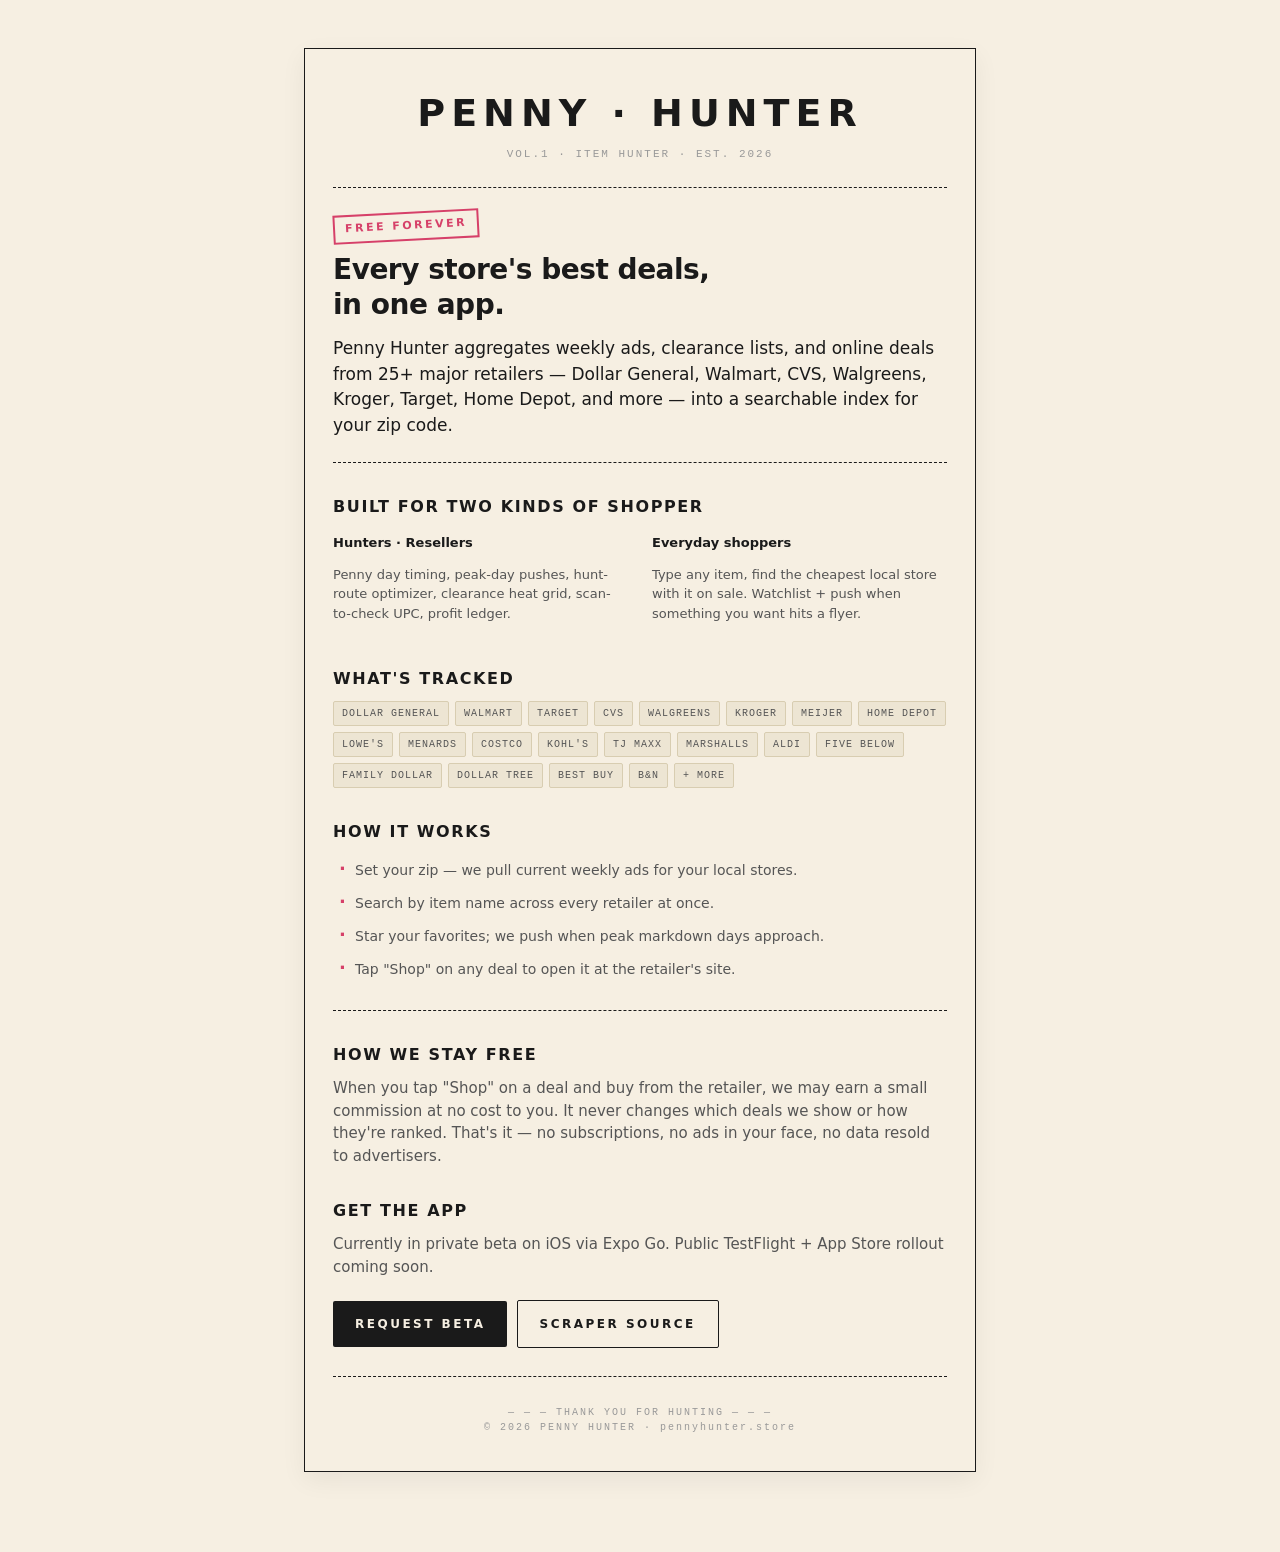
==== landing/index.html @ 34015211 "feat(landing): pennyhunter.store one-page site Static HTML in receipt-paper aesthetic. Headline fram" ====
<!doctype html>
<html lang="en">
<head>
  <meta charset="utf-8" />
  <meta name="viewport" content="width=device-width, initial-scale=1, viewport-fit=cover" />
  <title>Penny Hunter — Find every store's best deals</title>
  <meta name="description" content="Penny Hunter is a free deal-aggregator app for hunters and shoppers. Track 25+ retailers, find what's on sale near you, and never miss the Dollar General penny day." />
  <link rel="icon" href="data:image/svg+xml,<svg xmlns='http://www.w3.org/2000/svg' viewBox='0 0 100 100'><text y='.85em' font-size='80'>1¢</text></svg>" />
  <style>
    :root {
      --paper: #f6efe2;
      --paper-deep: #ede5d3;
      --paper-edge: #d8cdb1;
      --ink: #1a1a1a;
      --ink-mid: #555;
      --ink-faint: #999;
      --hot: #d64069;
      --stamp: #4a8b3a;
    }
    * { box-sizing: border-box; margin: 0; padding: 0; }
    html { -webkit-font-smoothing: antialiased; }
    body {
      font-family: ui-sans-serif, system-ui, -apple-system, "Segoe UI", Roboto;
      background: var(--paper);
      color: var(--ink);
      line-height: 1.5;
    }
    .mono { font-family: ui-monospace, "SF Mono", Menlo, Consolas, monospace; }
    .container {
      max-width: 720px;
      margin: 0 auto;
      padding: 48px 24px 80px;
    }

    .receipt {
      background: var(--paper);
      border: 1.5px solid var(--ink);
      padding: 36px 28px;
      box-shadow: 0 8px 24px rgba(0, 0, 0, 0.06);
    }
    .brand {
      font-size: 38px;
      font-weight: 900;
      letter-spacing: 6px;
      text-align: center;
      margin-bottom: 4px;
    }
    .meta {
      font-family: ui-monospace, "SF Mono", Menlo, Consolas, monospace;
      font-size: 11px;
      color: var(--ink-faint);
      text-align: center;
      letter-spacing: 2px;
    }
    .rule {
      border: 0;
      border-top: 1px dashed var(--ink);
      margin: 24px 0;
    }
    .stamp {
      display: inline-block;
      border: 2px solid var(--hot);
      color: var(--hot);
      padding: 4px 10px;
      font-size: 11px;
      font-weight: 900;
      letter-spacing: 2.5px;
      transform: rotate(-3deg);
      margin-bottom: 12px;
    }
    h1 {
      font-size: 28px;
      line-height: 1.25;
      letter-spacing: -0.5px;
      font-weight: 800;
      margin-bottom: 14px;
    }
    h2 {
      font-size: 16px;
      letter-spacing: 1.6px;
      text-transform: uppercase;
      font-weight: 800;
      margin: 32px 0 10px;
    }
    p { font-size: 15px; color: var(--ink-mid); margin-bottom: 12px; }
    .lead { font-size: 17px; color: var(--ink); }

    ul {
      list-style: none;
      padding-left: 0;
      margin: 8px 0 16px;
    }
    li {
      padding: 6px 0 6px 22px;
      position: relative;
      font-size: 14px;
      color: var(--ink-mid);
    }
    li::before {
      content: "·";
      position: absolute;
      left: 6px;
      color: var(--hot);
      font-weight: 900;
      font-size: 18px;
      line-height: 1;
    }

    .cta {
      display: inline-block;
      background: var(--ink);
      color: var(--paper);
      padding: 14px 22px;
      letter-spacing: 2.5px;
      font-weight: 900;
      font-size: 12px;
      text-decoration: none;
      border-radius: 2px;
      margin: 4px 4px 4px 0;
    }
    .cta--hot { background: var(--hot); }
    .cta--ghost {
      background: transparent;
      color: var(--ink);
      border: 1.5px solid var(--ink);
    }

    .grid {
      display: grid;
      grid-template-columns: 1fr 1fr;
      gap: 16px 24px;
      margin: 14px 0;
    }
    .grid p { font-size: 13px; }

    .footer {
      font-family: ui-monospace, "SF Mono", Menlo, Consolas, monospace;
      font-size: 10px;
      color: var(--ink-faint);
      text-align: center;
      letter-spacing: 2px;
      margin-top: 28px;
    }

    .stores {
      display: flex;
      flex-wrap: wrap;
      gap: 6px;
      margin: 8px 0 8px;
    }
    .store-pill {
      font-family: ui-monospace, monospace;
      font-size: 10px;
      letter-spacing: 1px;
      padding: 4px 8px;
      border: 1px solid var(--paper-edge);
      background: var(--paper-deep);
      border-radius: 2px;
      color: var(--ink-mid);
    }

    @media (max-width: 480px) {
      .container { padding: 24px 16px 60px; }
      .receipt { padding: 24px 18px; }
      .brand { font-size: 30px; letter-spacing: 4px; }
      h1 { font-size: 22px; }
      .grid { grid-template-columns: 1fr; }
    }
  </style>
</head>
<body>
  <main class="container">
    <article class="receipt">
      <div class="brand">PENNY · HUNTER</div>
      <div class="meta">VOL.1  ·  ITEM HUNTER  ·  EST. 2026</div>
      <hr class="rule" />

      <span class="stamp">FREE FOREVER</span>
      <h1>Every store's best deals,<br />in one app.</h1>
      <p class="lead">
        Penny Hunter aggregates weekly ads, clearance lists, and online deals
        from 25+ major retailers — Dollar General, Walmart, CVS, Walgreens,
        Kroger, Target, Home Depot, and more — into a searchable index for
        your zip code.
      </p>

      <hr class="rule" />

      <h2>Built for two kinds of shopper</h2>
      <div class="grid">
        <div>
          <p style="color: var(--ink); font-weight: 700;">Hunters · Resellers</p>
          <p>
            Penny day timing, peak-day pushes, hunt-route optimizer,
            clearance heat grid, scan-to-check UPC, profit ledger.
          </p>
        </div>
        <div>
          <p style="color: var(--ink); font-weight: 700;">Everyday shoppers</p>
          <p>
            Type any item, find the cheapest local store with it on sale.
            Watchlist + push when something you want hits a flyer.
          </p>
        </div>
      </div>

      <h2>What's tracked</h2>
      <div class="stores">
        <span class="store-pill">DOLLAR GENERAL</span>
        <span class="store-pill">WALMART</span>
        <span class="store-pill">TARGET</span>
        <span class="store-pill">CVS</span>
        <span class="store-pill">WALGREENS</span>
        <span class="store-pill">KROGER</span>
        <span class="store-pill">MEIJER</span>
        <span class="store-pill">HOME DEPOT</span>
        <span class="store-pill">LOWE'S</span>
        <span class="store-pill">MENARDS</span>
        <span class="store-pill">COSTCO</span>
        <span class="store-pill">KOHL'S</span>
        <span class="store-pill">TJ MAXX</span>
        <span class="store-pill">MARSHALLS</span>
        <span class="store-pill">ALDI</span>
        <span class="store-pill">FIVE BELOW</span>
        <span class="store-pill">FAMILY DOLLAR</span>
        <span class="store-pill">DOLLAR TREE</span>
        <span class="store-pill">BEST BUY</span>
        <span class="store-pill">B&amp;N</span>
        <span class="store-pill">+ MORE</span>
      </div>

      <h2>How it works</h2>
      <ul>
        <li>Set your zip — we pull current weekly ads for your local stores.</li>
        <li>Search by item name across every retailer at once.</li>
        <li>Star your favorites; we push when peak markdown days approach.</li>
        <li>Tap "Shop" on any deal to open it at the retailer's site.</li>
      </ul>

      <hr class="rule" />

      <h2>How we stay free</h2>
      <p>
        When you tap "Shop" on a deal and buy from the retailer, we may earn a
        small commission at no cost to you. It never changes which deals we
        show or how they're ranked. That's it — no subscriptions, no ads in
        your face, no data resold to advertisers.
      </p>

      <h2>Get the app</h2>
      <p style="margin-bottom: 18px;">
        Currently in private beta on iOS via Expo Go. Public TestFlight + App
        Store rollout coming soon.
      </p>
      <a class="cta" href="mailto:hello@pennyhunter.store?subject=Penny%20Hunter%20beta">REQUEST BETA</a>
      <a class="cta cta--ghost" href="https://github.com/Rocketshon/penny-finder-backend">SCRAPER SOURCE</a>

      <hr class="rule" />
      <div class="footer">
        — — — THANK YOU FOR HUNTING — — —<br />
        © 2026 PENNY HUNTER  ·  pennyhunter.store
      </div>
    </article>
  </main>
</body>
</html>
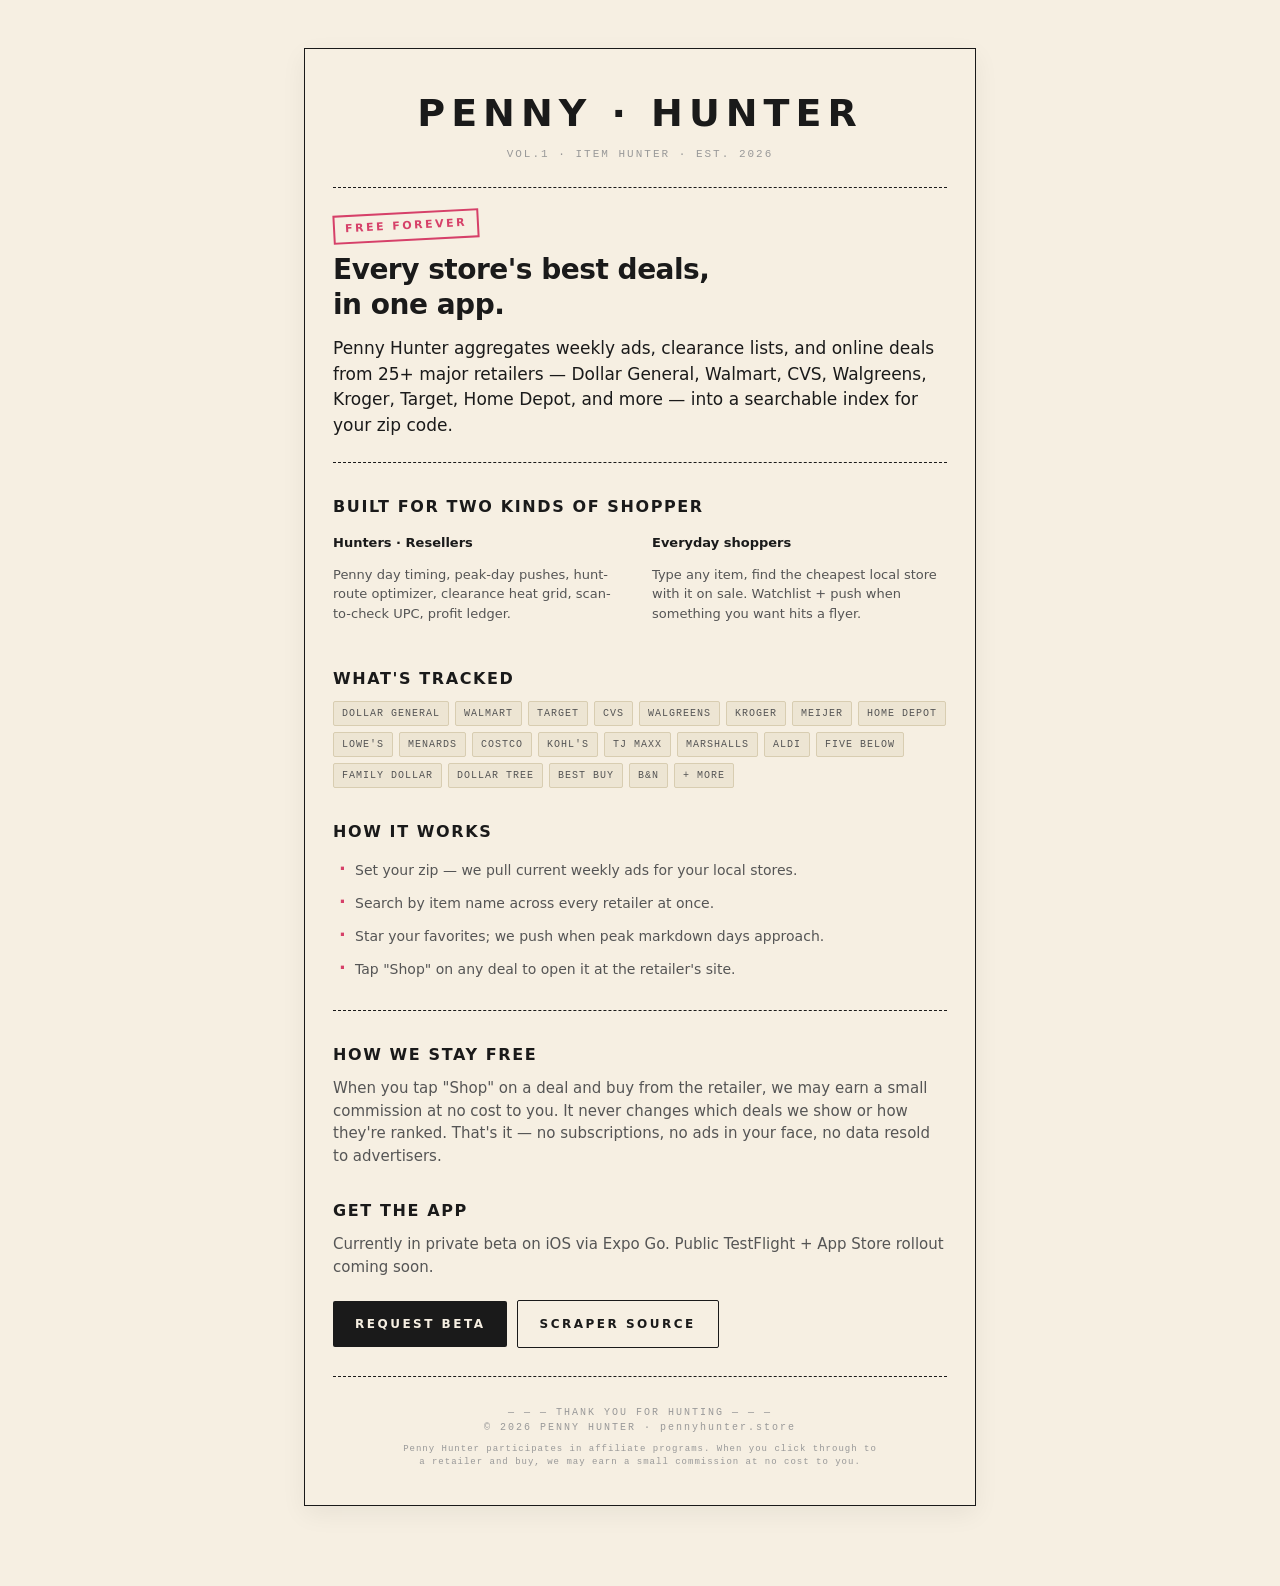
==== commit 87c28583: "feat(affiliate): wire Skimlinks ID 302076X1790065 across landing + app" ====
--- a/landing/index.html
+++ b/landing/index.html
@@ -258,9 +258,16 @@
       <hr class="rule" />
       <div class="footer">
         — — — THANK YOU FOR HUNTING — — —<br />
-        © 2026 PENNY HUNTER  ·  pennyhunter.store
+        © 2026 PENNY HUNTER  ·  pennyhunter.store<br />
+        <span style="font-size:9px;line-height:1.4;display:inline-block;max-width:480px;margin-top:8px;letter-spacing:1px;">
+          Penny Hunter participates in affiliate programs. When you click through
+          to a retailer and buy, we may earn a small commission at no cost to you.
+        </span>
       </div>
     </article>
   </main>
+
+  <!-- Skimlinks affiliate auto-link script -->
+  <script type="text/javascript" src="https://s.skimresources.com/js/302076X1790065.skimlinks.js"></script>
 </body>
 </html>
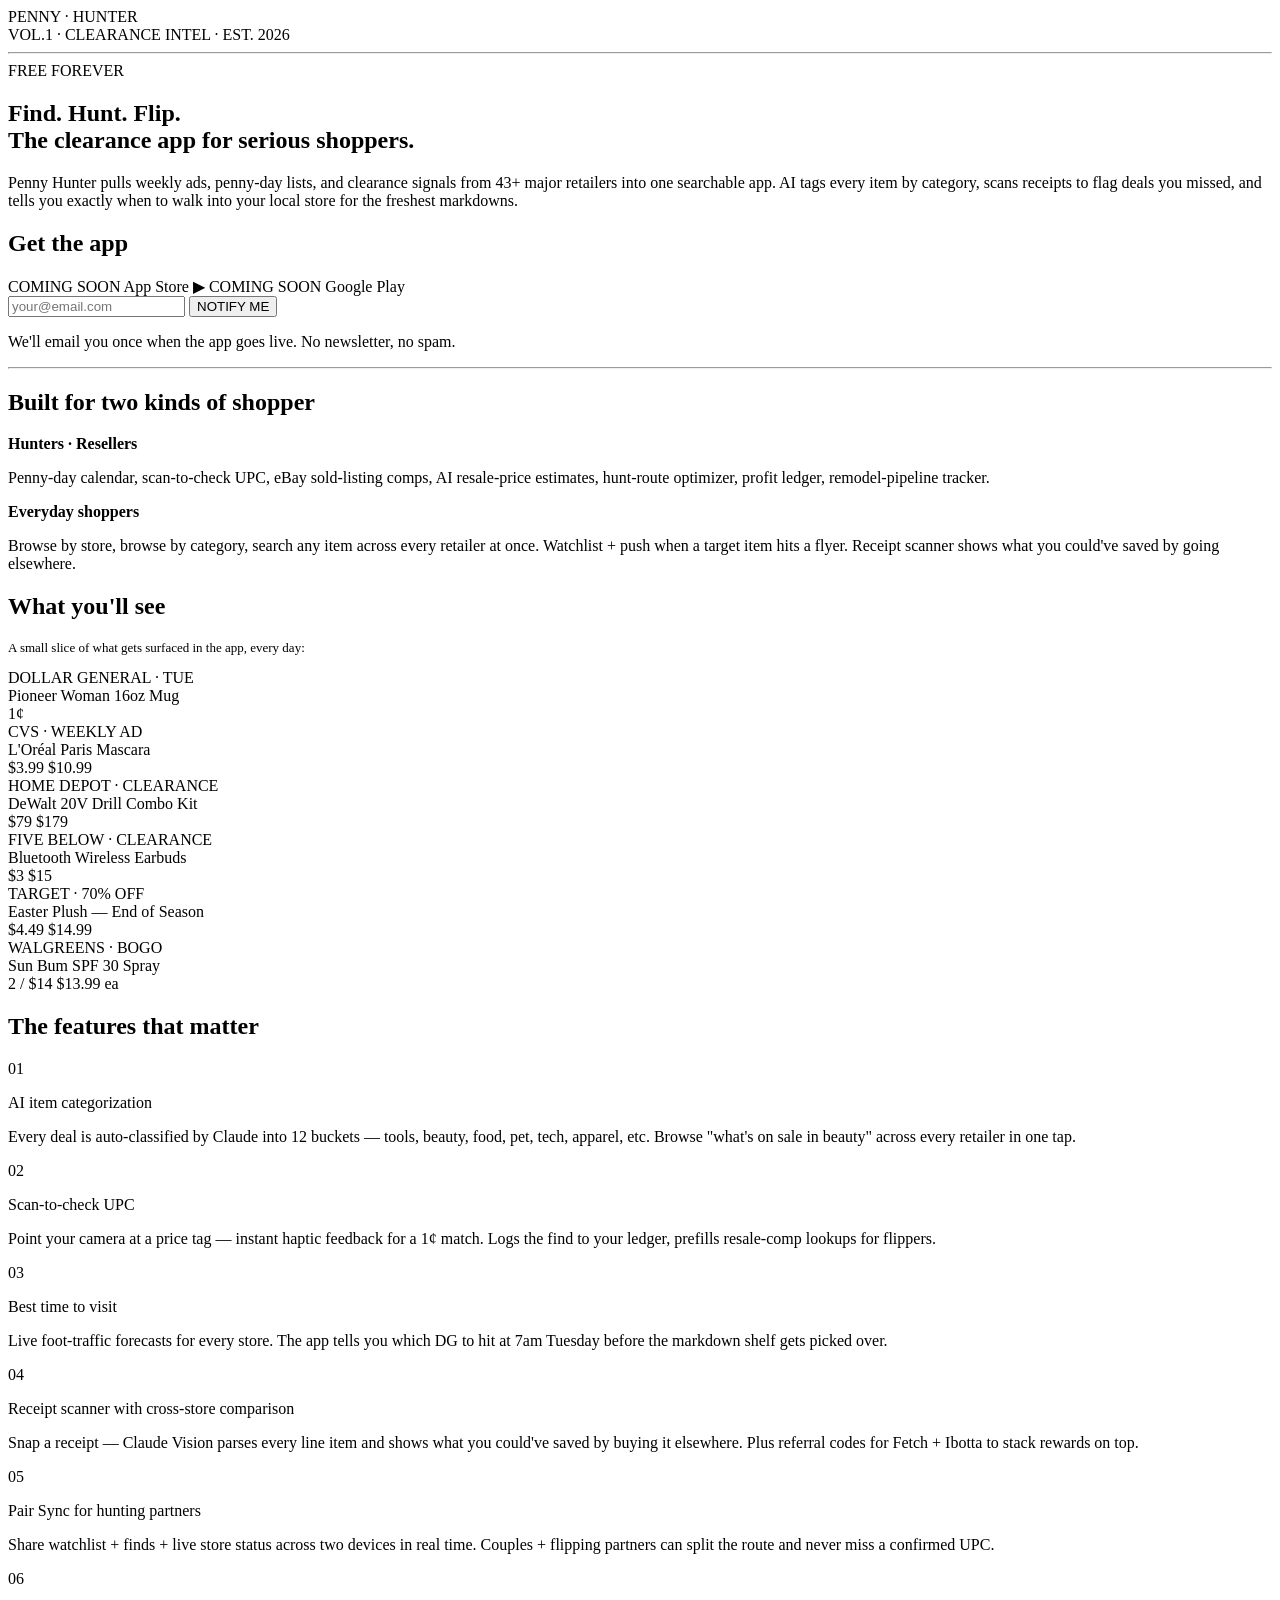
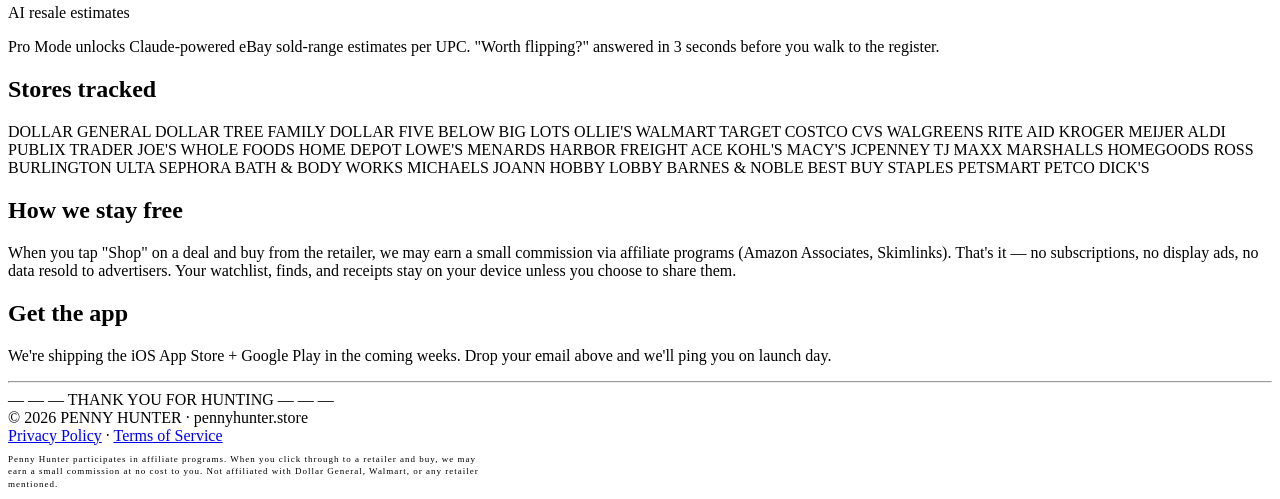
==== commit e1d14a88: "launch prep: refreshed landing + privacy + terms + App Store metadata landing: - index.html: refresh" ====
--- a/landing/index.html
+++ b/landing/index.html
@@ -3,271 +3,240 @@
 <head>
   <meta charset="utf-8" />
   <meta name="viewport" content="width=device-width, initial-scale=1, viewport-fit=cover" />
-  <title>Penny Hunter — Find every store's best deals</title>
-  <meta name="description" content="Penny Hunter is a free deal-aggregator app for hunters and shoppers. Track 25+ retailers, find what's on sale near you, and never miss the Dollar General penny day." />
+  <title>Penny Hunter — Clearance intel for hunters & flippers</title>
+  <meta name="description" content="Penny Hunter is the deal-aggregator app built for clearance hunters, resellers, and shoppers. Track 43+ retailers, scan UPCs against penny lists, AI-categorize the best deals across every store." />
+  <meta property="og:title" content="Penny Hunter" />
+  <meta property="og:description" content="Find. Hunt. Flip. The clearance app built for hunters and shoppers." />
+  <meta property="og:type" content="website" />
+  <meta property="og:url" content="https://pennyhunter.store" />
   <link rel="icon" href="data:image/svg+xml,<svg xmlns='http://www.w3.org/2000/svg' viewBox='0 0 100 100'><text y='.85em' font-size='80'>1¢</text></svg>" />
-  <style>
-    :root {
-      --paper: #f6efe2;
-      --paper-deep: #ede5d3;
-      --paper-edge: #d8cdb1;
-      --ink: #1a1a1a;
-      --ink-mid: #555;
-      --ink-faint: #999;
-      --hot: #d64069;
-      --stamp: #4a8b3a;
-    }
-    * { box-sizing: border-box; margin: 0; padding: 0; }
-    html { -webkit-font-smoothing: antialiased; }
-    body {
-      font-family: ui-sans-serif, system-ui, -apple-system, "Segoe UI", Roboto;
-      background: var(--paper);
-      color: var(--ink);
-      line-height: 1.5;
-    }
-    .mono { font-family: ui-monospace, "SF Mono", Menlo, Consolas, monospace; }
-    .container {
-      max-width: 720px;
-      margin: 0 auto;
-      padding: 48px 24px 80px;
-    }
-
-    .receipt {
-      background: var(--paper);
-      border: 1.5px solid var(--ink);
-      padding: 36px 28px;
-      box-shadow: 0 8px 24px rgba(0, 0, 0, 0.06);
-    }
-    .brand {
-      font-size: 38px;
-      font-weight: 900;
-      letter-spacing: 6px;
-      text-align: center;
-      margin-bottom: 4px;
-    }
-    .meta {
-      font-family: ui-monospace, "SF Mono", Menlo, Consolas, monospace;
-      font-size: 11px;
-      color: var(--ink-faint);
-      text-align: center;
-      letter-spacing: 2px;
-    }
-    .rule {
-      border: 0;
-      border-top: 1px dashed var(--ink);
-      margin: 24px 0;
-    }
-    .stamp {
-      display: inline-block;
-      border: 2px solid var(--hot);
-      color: var(--hot);
-      padding: 4px 10px;
-      font-size: 11px;
-      font-weight: 900;
-      letter-spacing: 2.5px;
-      transform: rotate(-3deg);
-      margin-bottom: 12px;
-    }
-    h1 {
-      font-size: 28px;
-      line-height: 1.25;
-      letter-spacing: -0.5px;
-      font-weight: 800;
-      margin-bottom: 14px;
-    }
-    h2 {
-      font-size: 16px;
-      letter-spacing: 1.6px;
-      text-transform: uppercase;
-      font-weight: 800;
-      margin: 32px 0 10px;
-    }
-    p { font-size: 15px; color: var(--ink-mid); margin-bottom: 12px; }
-    .lead { font-size: 17px; color: var(--ink); }
-
-    ul {
-      list-style: none;
-      padding-left: 0;
-      margin: 8px 0 16px;
-    }
-    li {
-      padding: 6px 0 6px 22px;
-      position: relative;
-      font-size: 14px;
-      color: var(--ink-mid);
-    }
-    li::before {
-      content: "·";
-      position: absolute;
-      left: 6px;
-      color: var(--hot);
-      font-weight: 900;
-      font-size: 18px;
-      line-height: 1;
-    }
-
-    .cta {
-      display: inline-block;
-      background: var(--ink);
-      color: var(--paper);
-      padding: 14px 22px;
-      letter-spacing: 2.5px;
-      font-weight: 900;
-      font-size: 12px;
-      text-decoration: none;
-      border-radius: 2px;
-      margin: 4px 4px 4px 0;
-    }
-    .cta--hot { background: var(--hot); }
-    .cta--ghost {
-      background: transparent;
-      color: var(--ink);
-      border: 1.5px solid var(--ink);
-    }
-
-    .grid {
-      display: grid;
-      grid-template-columns: 1fr 1fr;
-      gap: 16px 24px;
-      margin: 14px 0;
-    }
-    .grid p { font-size: 13px; }
-
-    .footer {
-      font-family: ui-monospace, "SF Mono", Menlo, Consolas, monospace;
-      font-size: 10px;
-      color: var(--ink-faint);
-      text-align: center;
-      letter-spacing: 2px;
-      margin-top: 28px;
-    }
-
-    .stores {
-      display: flex;
-      flex-wrap: wrap;
-      gap: 6px;
-      margin: 8px 0 8px;
-    }
-    .store-pill {
-      font-family: ui-monospace, monospace;
-      font-size: 10px;
-      letter-spacing: 1px;
-      padding: 4px 8px;
-      border: 1px solid var(--paper-edge);
-      background: var(--paper-deep);
-      border-radius: 2px;
-      color: var(--ink-mid);
-    }
-
-    @media (max-width: 480px) {
-      .container { padding: 24px 16px 60px; }
-      .receipt { padding: 24px 18px; }
-      .brand { font-size: 30px; letter-spacing: 4px; }
-      h1 { font-size: 22px; }
-      .grid { grid-template-columns: 1fr; }
-    }
-  </style>
+  <link rel="stylesheet" href="/site.css" />
 </head>
 <body>
-  <main class="container">
-    <article class="receipt">
-      <div class="brand">PENNY · HUNTER</div>
-      <div class="meta">VOL.1  ·  ITEM HUNTER  ·  EST. 2026</div>
-      <hr class="rule" />
-
-      <span class="stamp">FREE FOREVER</span>
-      <h1>Every store's best deals,<br />in one app.</h1>
-      <p class="lead">
-        Penny Hunter aggregates weekly ads, clearance lists, and online deals
-        from 25+ major retailers — Dollar General, Walmart, CVS, Walgreens,
-        Kroger, Target, Home Depot, and more — into a searchable index for
-        your zip code.
-      </p>
-
-      <hr class="rule" />
-
-      <h2>Built for two kinds of shopper</h2>
-      <div class="grid">
-        <div>
-          <p style="color: var(--ink); font-weight: 700;">Hunters · Resellers</p>
-          <p>
-            Penny day timing, peak-day pushes, hunt-route optimizer,
-            clearance heat grid, scan-to-check UPC, profit ledger.
-          </p>
-        </div>
-        <div>
-          <p style="color: var(--ink); font-weight: 700;">Everyday shoppers</p>
-          <p>
-            Type any item, find the cheapest local store with it on sale.
-            Watchlist + push when something you want hits a flyer.
-          </p>
-        </div>
-      </div>
-
-      <h2>What's tracked</h2>
-      <div class="stores">
-        <span class="store-pill">DOLLAR GENERAL</span>
-        <span class="store-pill">WALMART</span>
-        <span class="store-pill">TARGET</span>
-        <span class="store-pill">CVS</span>
-        <span class="store-pill">WALGREENS</span>
-        <span class="store-pill">KROGER</span>
-        <span class="store-pill">MEIJER</span>
-        <span class="store-pill">HOME DEPOT</span>
-        <span class="store-pill">LOWE'S</span>
-        <span class="store-pill">MENARDS</span>
-        <span class="store-pill">COSTCO</span>
-        <span class="store-pill">KOHL'S</span>
-        <span class="store-pill">TJ MAXX</span>
-        <span class="store-pill">MARSHALLS</span>
-        <span class="store-pill">ALDI</span>
-        <span class="store-pill">FIVE BELOW</span>
-        <span class="store-pill">FAMILY DOLLAR</span>
-        <span class="store-pill">DOLLAR TREE</span>
-        <span class="store-pill">BEST BUY</span>
-        <span class="store-pill">B&amp;N</span>
-        <span class="store-pill">+ MORE</span>
-      </div>
-
-      <h2>How it works</h2>
-      <ul>
-        <li>Set your zip — we pull current weekly ads for your local stores.</li>
-        <li>Search by item name across every retailer at once.</li>
-        <li>Star your favorites; we push when peak markdown days approach.</li>
-        <li>Tap "Shop" on any deal to open it at the retailer's site.</li>
-      </ul>
-
-      <hr class="rule" />
-
-      <h2>How we stay free</h2>
-      <p>
-        When you tap "Shop" on a deal and buy from the retailer, we may earn a
-        small commission at no cost to you. It never changes which deals we
-        show or how they're ranked. That's it — no subscriptions, no ads in
-        your face, no data resold to advertisers.
-      </p>
-
-      <h2>Get the app</h2>
-      <p style="margin-bottom: 18px;">
-        Currently in private beta on iOS via Expo Go. Public TestFlight + App
-        Store rollout coming soon.
-      </p>
-      <a class="cta" href="mailto:hello@pennyhunter.store?subject=Penny%20Hunter%20beta">REQUEST BETA</a>
-      <a class="cta cta--ghost" href="https://github.com/Rocketshon/penny-finder-backend">SCRAPER SOURCE</a>
-
-      <hr class="rule" />
-      <div class="footer">
-        — — — THANK YOU FOR HUNTING — — —<br />
-        © 2026 PENNY HUNTER  ·  pennyhunter.store<br />
-        <span style="font-size:9px;line-height:1.4;display:inline-block;max-width:480px;margin-top:8px;letter-spacing:1px;">
-          Penny Hunter participates in affiliate programs. When you click through
-          to a retailer and buy, we may earn a small commission at no cost to you.
+<main class="container">
+  <article class="receipt">
+    <div class="brand">PENNY · HUNTER</div>
+    <div class="meta">VOL.1  ·  CLEARANCE INTEL  ·  EST. 2026</div>
+    <hr class="rule" />
+
+    <span class="stamp">FREE FOREVER</span>
+    <h1>Find. Hunt. Flip.<br />The clearance app for serious shoppers.</h1>
+    <p class="lead">
+      Penny Hunter pulls weekly ads, penny-day lists, and clearance signals
+      from 43+ major retailers into one searchable app. AI tags every item
+      by category, scans receipts to flag deals you missed, and tells you
+      exactly when to walk into your local store for the freshest markdowns.
+    </p>
+
+    <h2>Get the app</h2>
+    <div class="badges">
+      <a class="badge badge--soon" aria-disabled="true">
+        <span class="badge-icon"></span>
+        <span class="badge-text">
+          <span class="badge-small">COMING SOON</span>
+          <span class="badge-big">App Store</span>
         </span>
-      </div>
-    </article>
-  </main>
-
-  <!-- Skimlinks affiliate auto-link script -->
-  <script type="text/javascript" src="https://s.skimresources.com/js/302076X1790065.skimlinks.js"></script>
+      </a>
+      <a class="badge badge--soon" aria-disabled="true">
+        <span class="badge-icon">▶</span>
+        <span class="badge-text">
+          <span class="badge-small">COMING SOON</span>
+          <span class="badge-big">Google Play</span>
+        </span>
+      </a>
+    </div>
+    <form class="signup-row" action="https://formspree.io/f/xpennyhunterREPLACE" method="POST">
+      <input type="email" name="email" placeholder="your@email.com" required />
+      <button type="submit">NOTIFY ME</button>
+    </form>
+    <p class="signup-note">
+      We'll email you once when the app goes live. No newsletter, no spam.
+    </p>
+
+    <hr class="rule" />
+
+    <h2>Built for two kinds of shopper</h2>
+    <div class="grid">
+      <div>
+        <p style="color: var(--ink); font-weight: 700;">Hunters · Resellers</p>
+        <p>
+          Penny-day calendar, scan-to-check UPC, eBay sold-listing comps,
+          AI resale-price estimates, hunt-route optimizer, profit ledger,
+          remodel-pipeline tracker.
+        </p>
+      </div>
+      <div>
+        <p style="color: var(--ink); font-weight: 700;">Everyday shoppers</p>
+        <p>
+          Browse by store, browse by category, search any item across every
+          retailer at once. Watchlist + push when a target item hits a flyer.
+          Receipt scanner shows what you could've saved by going elsewhere.
+        </p>
+      </div>
+    </div>
+
+    <h2>What you'll see</h2>
+    <p style="font-size:13px;">A small slice of what gets surfaced in the app, every day:</p>
+    <div class="deal-grid">
+      <div class="deal-card">
+        <div class="deal-store">DOLLAR GENERAL · TUE</div>
+        <div class="deal-name">Pioneer Woman 16oz Mug</div>
+        <div><span class="deal-penny">1¢</span></div>
+      </div>
+      <div class="deal-card">
+        <div class="deal-store">CVS · WEEKLY AD</div>
+        <div class="deal-name">L'Oréal Paris Mascara</div>
+        <div><span class="deal-price">$3.99</span> <span class="deal-was">$10.99</span></div>
+      </div>
+      <div class="deal-card">
+        <div class="deal-store">HOME DEPOT · CLEARANCE</div>
+        <div class="deal-name">DeWalt 20V Drill Combo Kit</div>
+        <div><span class="deal-price">$79</span> <span class="deal-was">$179</span></div>
+      </div>
+      <div class="deal-card">
+        <div class="deal-store">FIVE BELOW · CLEARANCE</div>
+        <div class="deal-name">Bluetooth Wireless Earbuds</div>
+        <div><span class="deal-price">$3</span> <span class="deal-was">$15</span></div>
+      </div>
+      <div class="deal-card">
+        <div class="deal-store">TARGET · 70% OFF</div>
+        <div class="deal-name">Easter Plush — End of Season</div>
+        <div><span class="deal-price">$4.49</span> <span class="deal-was">$14.99</span></div>
+      </div>
+      <div class="deal-card">
+        <div class="deal-store">WALGREENS · BOGO</div>
+        <div class="deal-name">Sun Bum SPF 30 Spray</div>
+        <div><span class="deal-price">2 / $14</span> <span class="deal-was">$13.99 ea</span></div>
+      </div>
+    </div>
+
+    <h2>The features that matter</h2>
+
+    <div class="feature">
+      <div class="feature-num">01</div>
+      <div class="feature-body">
+        <p class="feature-title">AI item categorization</p>
+        <p>Every deal is auto-classified by Claude into 12 buckets — tools, beauty, food, pet, tech, apparel, etc. Browse "what's on sale in beauty" across every retailer in one tap.</p>
+      </div>
+    </div>
+
+    <div class="feature">
+      <div class="feature-num">02</div>
+      <div class="feature-body">
+        <p class="feature-title">Scan-to-check UPC</p>
+        <p>Point your camera at a price tag — instant haptic feedback for a 1¢ match. Logs the find to your ledger, prefills resale-comp lookups for flippers.</p>
+      </div>
+    </div>
+
+    <div class="feature">
+      <div class="feature-num">03</div>
+      <div class="feature-body">
+        <p class="feature-title">Best time to visit</p>
+        <p>Live foot-traffic forecasts for every store. The app tells you which DG to hit at 7am Tuesday before the markdown shelf gets picked over.</p>
+      </div>
+    </div>
+
+    <div class="feature">
+      <div class="feature-num">04</div>
+      <div class="feature-body">
+        <p class="feature-title">Receipt scanner with cross-store comparison</p>
+        <p>Snap a receipt — Claude Vision parses every line item and shows what you could've saved by buying it elsewhere. Plus referral codes for Fetch + Ibotta to stack rewards on top.</p>
+      </div>
+    </div>
+
+    <div class="feature">
+      <div class="feature-num">05</div>
+      <div class="feature-body">
+        <p class="feature-title">Pair Sync for hunting partners</p>
+        <p>Share watchlist + finds + live store status across two devices in real time. Couples + flipping partners can split the route and never miss a confirmed UPC.</p>
+      </div>
+    </div>
+
+    <div class="feature">
+      <div class="feature-num">06</div>
+      <div class="feature-body">
+        <p class="feature-title">AI resale estimates</p>
+        <p>Pro Mode unlocks Claude-powered eBay sold-range estimates per UPC. "Worth flipping?" answered in 3 seconds before you walk to the register.</p>
+      </div>
+    </div>
+
+    <h2>Stores tracked</h2>
+    <div class="stores">
+      <span class="store-pill">DOLLAR GENERAL</span>
+      <span class="store-pill">DOLLAR TREE</span>
+      <span class="store-pill">FAMILY DOLLAR</span>
+      <span class="store-pill">FIVE BELOW</span>
+      <span class="store-pill">BIG LOTS</span>
+      <span class="store-pill">OLLIE'S</span>
+      <span class="store-pill">WALMART</span>
+      <span class="store-pill">TARGET</span>
+      <span class="store-pill">COSTCO</span>
+      <span class="store-pill">CVS</span>
+      <span class="store-pill">WALGREENS</span>
+      <span class="store-pill">RITE AID</span>
+      <span class="store-pill">KROGER</span>
+      <span class="store-pill">MEIJER</span>
+      <span class="store-pill">ALDI</span>
+      <span class="store-pill">PUBLIX</span>
+      <span class="store-pill">TRADER JOE'S</span>
+      <span class="store-pill">WHOLE FOODS</span>
+      <span class="store-pill">HOME DEPOT</span>
+      <span class="store-pill">LOWE'S</span>
+      <span class="store-pill">MENARDS</span>
+      <span class="store-pill">HARBOR FREIGHT</span>
+      <span class="store-pill">ACE</span>
+      <span class="store-pill">KOHL'S</span>
+      <span class="store-pill">MACY'S</span>
+      <span class="store-pill">JCPENNEY</span>
+      <span class="store-pill">TJ MAXX</span>
+      <span class="store-pill">MARSHALLS</span>
+      <span class="store-pill">HOMEGOODS</span>
+      <span class="store-pill">ROSS</span>
+      <span class="store-pill">BURLINGTON</span>
+      <span class="store-pill">ULTA</span>
+      <span class="store-pill">SEPHORA</span>
+      <span class="store-pill">BATH & BODY WORKS</span>
+      <span class="store-pill">MICHAELS</span>
+      <span class="store-pill">JOANN</span>
+      <span class="store-pill">HOBBY LOBBY</span>
+      <span class="store-pill">BARNES & NOBLE</span>
+      <span class="store-pill">BEST BUY</span>
+      <span class="store-pill">STAPLES</span>
+      <span class="store-pill">PETSMART</span>
+      <span class="store-pill">PETCO</span>
+      <span class="store-pill">DICK'S</span>
+    </div>
+
+    <h2>How we stay free</h2>
+    <p>
+      When you tap "Shop" on a deal and buy from the retailer, we may earn a
+      small commission via affiliate programs (Amazon Associates, Skimlinks).
+      That's it — no subscriptions, no display ads, no data resold to advertisers.
+      Your watchlist, finds, and receipts stay on your device unless you choose
+      to share them.
+    </p>
+
+    <h2>Get the app</h2>
+    <p>
+      We're shipping the iOS App Store + Google Play in the coming weeks.
+      Drop your email above and we'll ping you on launch day.
+    </p>
+
+    <hr class="rule" />
+    <div class="footer">
+      — — — THANK YOU FOR HUNTING — — —<br />
+      © 2026 PENNY HUNTER  ·  pennyhunter.store<br />
+      <a href="/privacy.html">Privacy Policy</a> · <a href="/terms.html">Terms of Service</a><br />
+      <span style="font-size:9px;line-height:1.4;display:inline-block;max-width:480px;margin-top:8px;letter-spacing:1px;">
+        Penny Hunter participates in affiliate programs. When you click through
+        to a retailer and buy, we may earn a small commission at no cost to you.
+        Not affiliated with Dollar General, Walmart, or any retailer mentioned.
+      </span>
+    </div>
+  </article>
+</main>
+
+<!-- Skimlinks affiliate auto-link script -->
+<script type="text/javascript" src="https://s.skimresources.com/js/302076X1790065.skimlinks.js"></script>
 </body>
 </html>
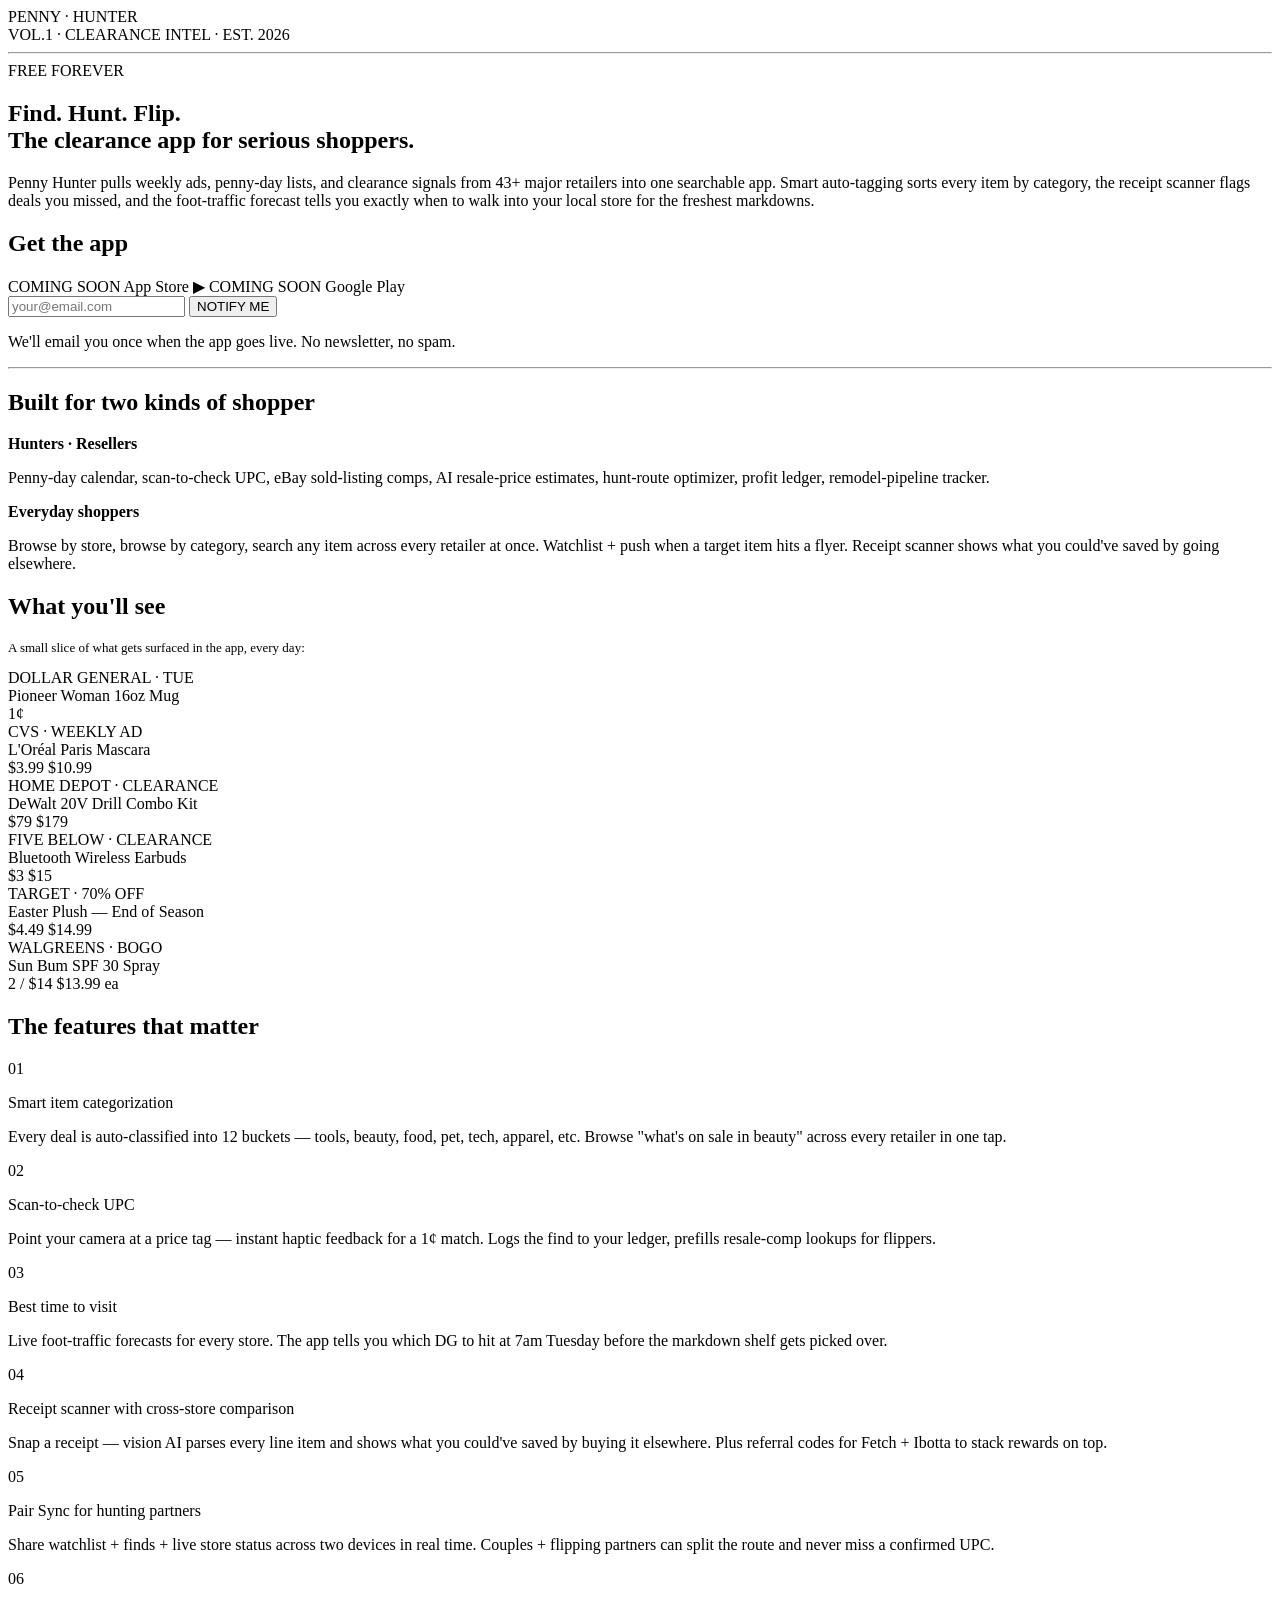
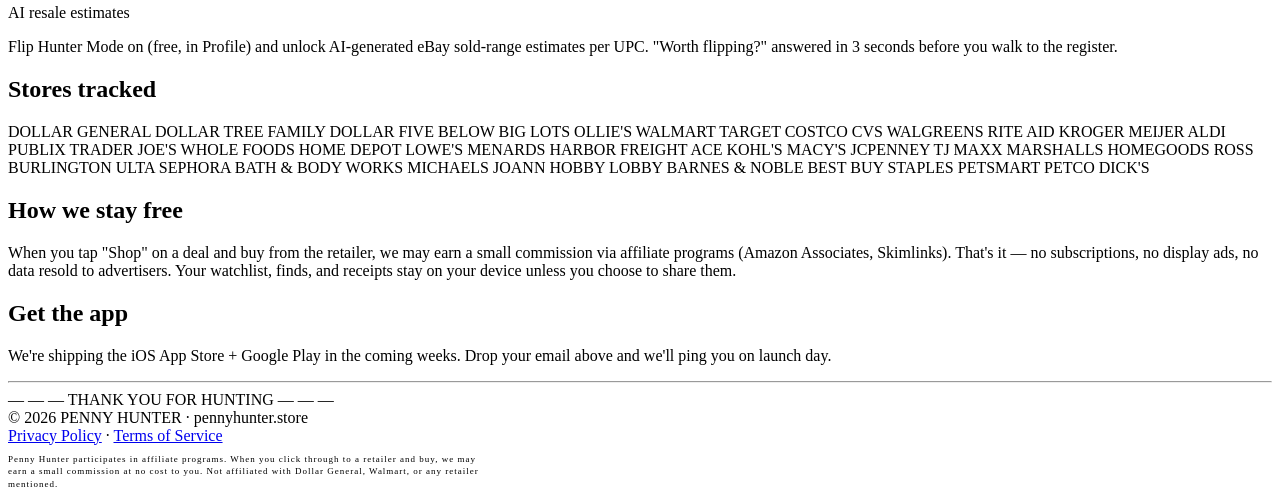
==== commit 21f2eff4: "brand strip: remove LLM-vendor mentions from public copy + rename Pro Mode User-visible language was" ====
--- a/landing/index.html
+++ b/landing/index.html
@@ -23,9 +23,10 @@
     <h1>Find. Hunt. Flip.<br />The clearance app for serious shoppers.</h1>
     <p class="lead">
       Penny Hunter pulls weekly ads, penny-day lists, and clearance signals
-      from 43+ major retailers into one searchable app. AI tags every item
-      by category, scans receipts to flag deals you missed, and tells you
-      exactly when to walk into your local store for the freshest markdowns.
+      from 43+ major retailers into one searchable app. Smart auto-tagging
+      sorts every item by category, the receipt scanner flags deals you
+      missed, and the foot-traffic forecast tells you exactly when to walk
+      into your local store for the freshest markdowns.
     </p>
 
     <h2>Get the app</h2>
@@ -115,8 +116,8 @@
     <div class="feature">
       <div class="feature-num">01</div>
       <div class="feature-body">
-        <p class="feature-title">AI item categorization</p>
-        <p>Every deal is auto-classified by Claude into 12 buckets — tools, beauty, food, pet, tech, apparel, etc. Browse "what's on sale in beauty" across every retailer in one tap.</p>
+        <p class="feature-title">Smart item categorization</p>
+        <p>Every deal is auto-classified into 12 buckets — tools, beauty, food, pet, tech, apparel, etc. Browse "what's on sale in beauty" across every retailer in one tap.</p>
       </div>
     </div>
 
@@ -140,7 +141,7 @@
       <div class="feature-num">04</div>
       <div class="feature-body">
         <p class="feature-title">Receipt scanner with cross-store comparison</p>
-        <p>Snap a receipt — Claude Vision parses every line item and shows what you could've saved by buying it elsewhere. Plus referral codes for Fetch + Ibotta to stack rewards on top.</p>
+        <p>Snap a receipt — vision AI parses every line item and shows what you could've saved by buying it elsewhere. Plus referral codes for Fetch + Ibotta to stack rewards on top.</p>
       </div>
     </div>
 
@@ -156,7 +157,7 @@
       <div class="feature-num">06</div>
       <div class="feature-body">
         <p class="feature-title">AI resale estimates</p>
-        <p>Pro Mode unlocks Claude-powered eBay sold-range estimates per UPC. "Worth flipping?" answered in 3 seconds before you walk to the register.</p>
+        <p>Flip Hunter Mode on (free, in Profile) and unlock AI-generated eBay sold-range estimates per UPC. "Worth flipping?" answered in 3 seconds before you walk to the register.</p>
       </div>
     </div>
 
